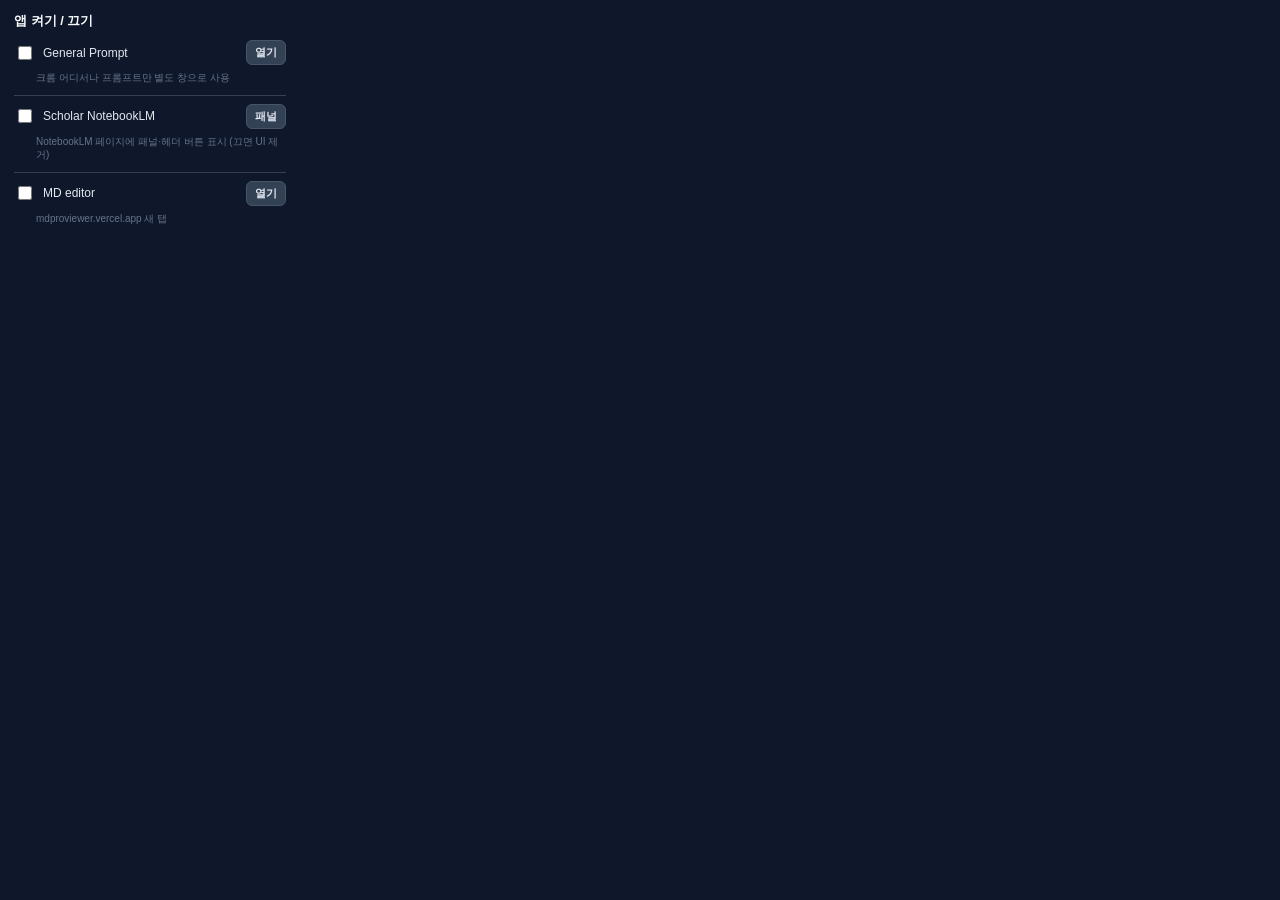
==== action-popup.html @ ff5d1194 "notebooklm scholar assistant" ====
<!DOCTYPE html>
<html lang="ko">
<head>
  <meta charset="UTF-8" />
  <meta name="viewport" content="width=device-width, initial-scale=1" />
  <title>학술도구</title>
  <style>
    * { box-sizing: border-box; }
    body {
      margin: 0;
      width: 300px;
      padding: 12px 14px 14px;
      font-family: 'Segoe UI', 'Malgun Gothic', sans-serif;
      font-size: 12px;
      color: #e2e8f0;
      background: #0f172a;
    }
    h1 {
      margin: 0 0 10px;
      font-size: 13px;
      font-weight: 700;
      color: #f8fafc;
    }
    .row {
      display: flex;
      align-items: center;
      gap: 8px;
      margin-bottom: 6px;
      min-height: 22px;
    }
    .row label {
      flex: 1;
      display: flex;
      align-items: center;
      gap: 8px;
      cursor: pointer;
      user-select: none;
    }
    .row input[type="checkbox"] {
      width: 14px;
      height: 14px;
      accent-color: #3b82f6;
      flex-shrink: 0;
    }
    .btn-open {
      padding: 4px 8px;
      font-size: 11px;
      font-weight: 600;
      border: 1px solid #475569;
      border-radius: 6px;
      background: #334155;
      color: #e2e8f0;
      cursor: pointer;
      white-space: nowrap;
    }
    .btn-open:hover:not(:disabled) {
      background: #475569;
    }
    .btn-open:disabled {
      opacity: 0.45;
      cursor: not-allowed;
    }
    .hint {
      margin: 2px 0 10px 22px;
      font-size: 10px;
      color: #64748b;
      line-height: 1.35;
    }
    .divider {
      height: 1px;
      background: #334155;
      margin: 10px 0 8px;
    }
  </style>
</head>
<body>
  <h1>앱 켜기 / 끄기</h1>

  <div class="row">
    <label>
      <input type="checkbox" id="chkGeneralPrompt" />
      <span>General Prompt</span>
    </label>
    <button type="button" class="btn-open" id="btnOpenPrompts" title="프롬프트 관리 창">열기</button>
  </div>
  <p class="hint">크롬 어디서나 프롬프트만 별도 창으로 사용</p>

  <div class="divider"></div>

  <div class="row">
    <label>
      <input type="checkbox" id="chkScholarNotebookLM" />
      <span>Scholar NotebookLM</span>
    </label>
    <button type="button" class="btn-open" id="btnToggleSidebar" title="NotebookLM 내 사이드바">패널</button>
  </div>
  <p class="hint">NotebookLM 페이지에 패널·헤더 버튼 표시 (끄면 UI 제거)</p>

  <div class="divider"></div>

  <div class="row">
    <label>
      <input type="checkbox" id="chkMDEditor" />
      <span>MD editor</span>
    </label>
    <button type="button" class="btn-open" id="btnOpenMD" title="Markdown Pro Viewer">열기</button>
  </div>
  <p class="hint">mdproviewer.vercel.app 새 탭</p>

  <script src="action-popup.js"></script>
</body>
</html>
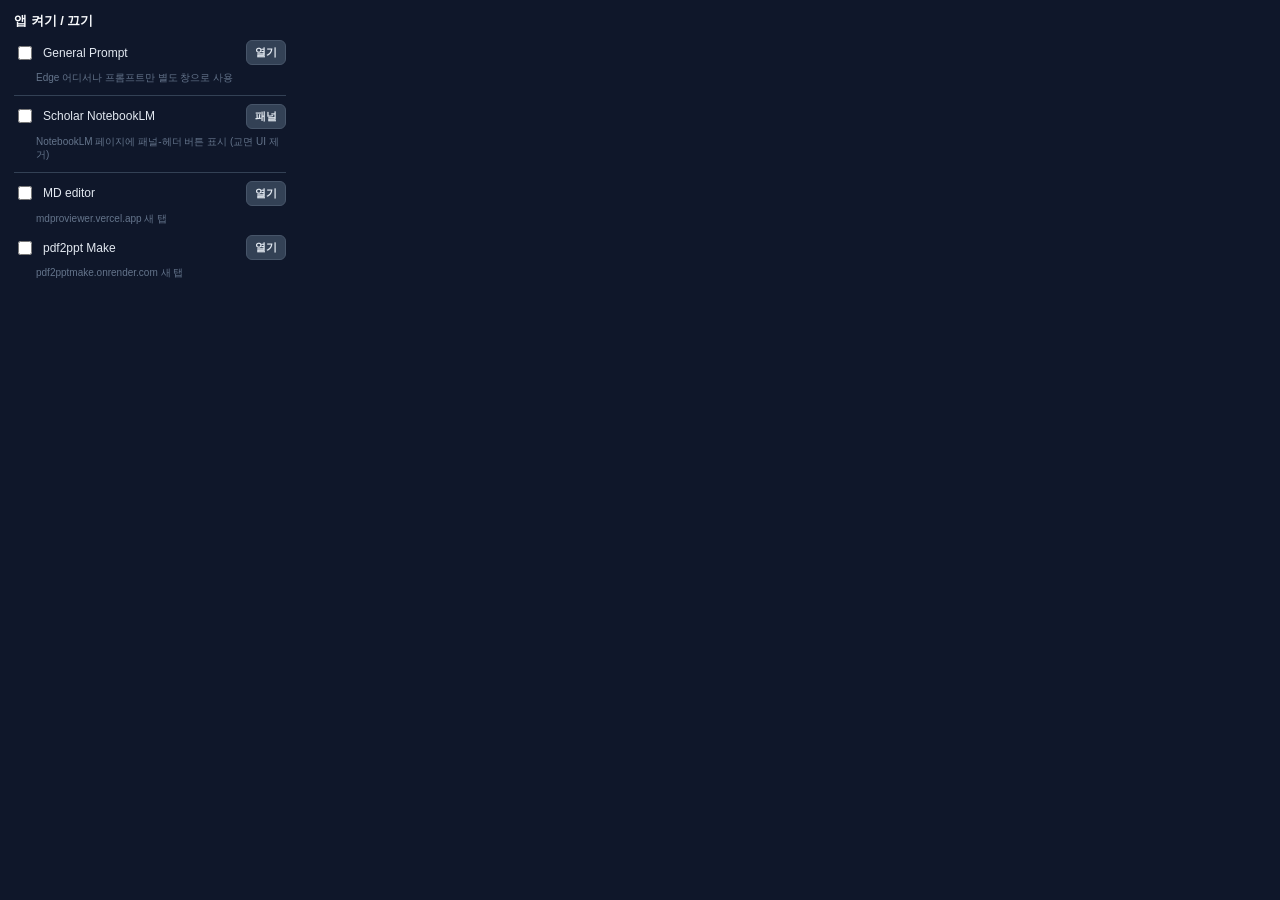
==== commit e0ef594e: "final edit" ====
--- a/action-popup.html
+++ b/action-popup.html
@@ -3,7 +3,7 @@
 <head>
   <meta charset="UTF-8" />
   <meta name="viewport" content="width=device-width, initial-scale=1" />
-  <title>학술도구</title>
+  <title>동작 도구</title>
   <style>
     * { box-sizing: border-box; }
     body {
@@ -81,9 +81,9 @@
       <input type="checkbox" id="chkGeneralPrompt" />
       <span>General Prompt</span>
     </label>
-    <button type="button" class="btn-open" id="btnOpenPrompts" title="프롬프트 관리 창">열기</button>
+    <button type="button" class="btn-open" id="btnOpenPrompts" title="프롬프트 관리 창 열기">열기</button>
   </div>
-  <p class="hint">크롬 어디서나 프롬프트만 별도 창으로 사용</p>
+  <p class="hint">Edge 어디서나 프롬프트만 별도 창으로 사용</p>
 
   <div class="divider"></div>
 
@@ -92,9 +92,9 @@
       <input type="checkbox" id="chkScholarNotebookLM" />
       <span>Scholar NotebookLM</span>
     </label>
-    <button type="button" class="btn-open" id="btnToggleSidebar" title="NotebookLM 내 사이드바">패널</button>
+    <button type="button" class="btn-open" id="btnToggleSidebar" title="NotebookLM 패널">패널</button>
   </div>
-  <p class="hint">NotebookLM 페이지에 패널·헤더 버튼 표시 (끄면 UI 제거)</p>
+  <p class="hint">NotebookLM 페이지에 패널-헤더 버튼 표시 (교면 UI 제거)</p>
 
   <div class="divider"></div>
 
@@ -107,6 +107,15 @@
   </div>
   <p class="hint">mdproviewer.vercel.app 새 탭</p>
 
+  <div class="row">
+    <label>
+      <input type="checkbox" id="chkPdf2pptMake" />
+      <span>pdf2ppt Make</span>
+    </label>
+    <button type="button" class="btn-open" id="btnOpenPdf2pptMake" title="pdf2ppt Make">열기</button>
+  </div>
+  <p class="hint">pdf2pptmake.onrender.com 새 탭</p>
+
   <script src="action-popup.js"></script>
 </body>
 </html>
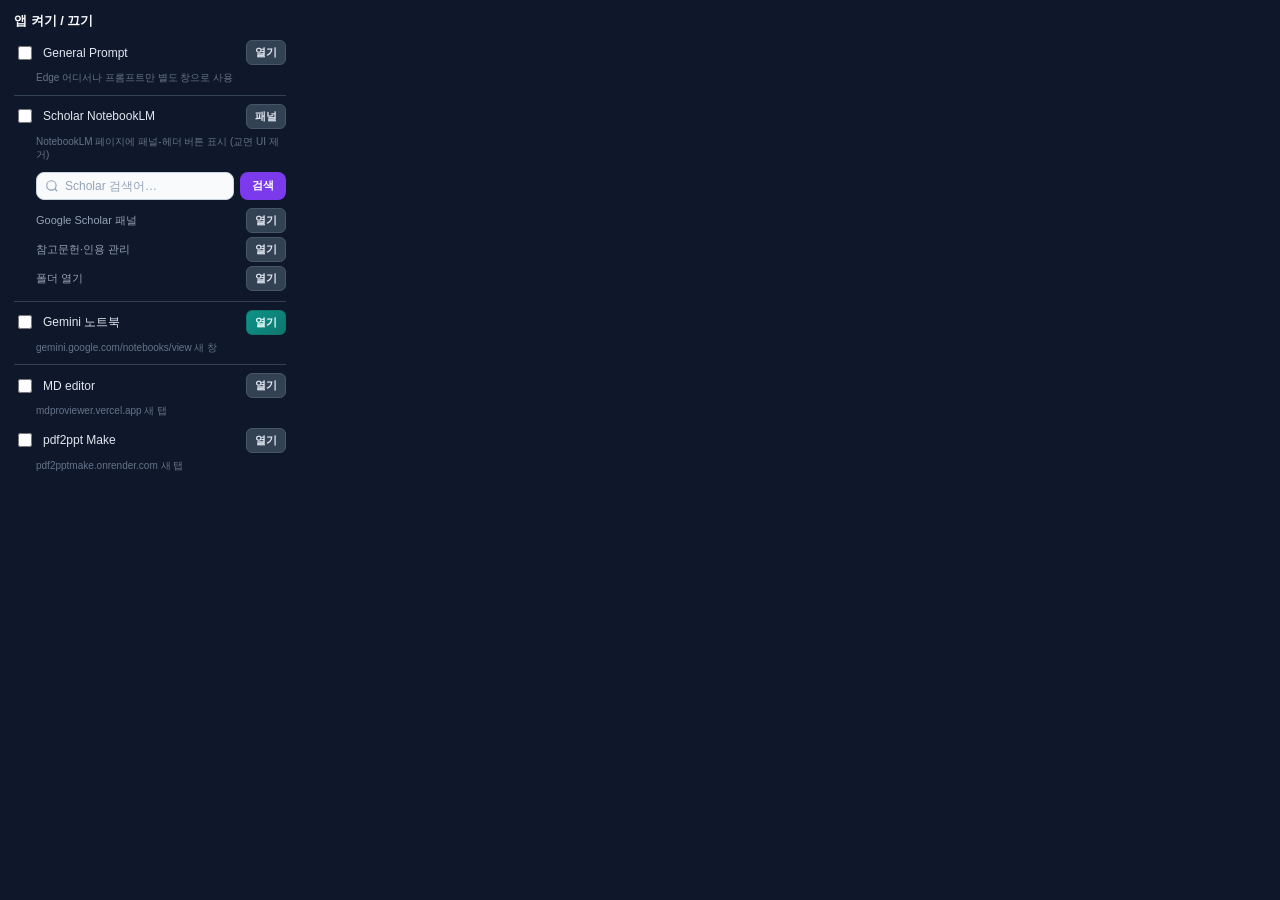
==== commit 10660324: "folder" ====
--- a/action-popup.html
+++ b/action-popup.html
@@ -71,6 +71,68 @@
       background: #334155;
       margin: 10px 0 8px;
     }
+    .row-sub {
+      padding-left: 22px;
+      margin-bottom: 4px;
+    }
+    .row-sub-label {
+      flex: 1;
+      font-size: 11px;
+      color: #94a3b8;
+    }
+    .scholar-popup-search {
+      display: flex;
+      align-items: stretch;
+      gap: 6px;
+      margin: 6px 0 8px 22px;
+      min-width: 0;
+    }
+    .scholar-popup-search input {
+      flex: 1;
+      min-width: 0;
+      padding: 6px 8px 6px 28px;
+      font-size: 12px;
+      border: 1px solid #cbd5e1;
+      border-radius: 8px;
+      background: #f8fafc url("data:image/svg+xml,%3Csvg xmlns='http://www.w3.org/2000/svg' width='14' height='14' viewBox='0 0 24 24' fill='none' stroke='%2394a3b8' stroke-width='2'%3E%3Ccircle cx='11' cy='11' r='8'/%3E%3Cpath d='m21 21-4.3-4.3'/%3E%3C/svg%3E") no-repeat 8px center;
+      color: #0f172a;
+    }
+    .scholar-popup-search input::placeholder {
+      color: #94a3b8;
+    }
+    .scholar-popup-search input:disabled {
+      opacity: 0.5;
+      cursor: not-allowed;
+    }
+    .scholar-popup-search .btn-search-scholar {
+      flex-shrink: 0;
+      padding: 6px 12px;
+      font-size: 11px;
+      font-weight: 700;
+      border: none;
+      border-radius: 8px;
+      background: #7c3aed;
+      color: #fff;
+      cursor: pointer;
+      white-space: nowrap;
+    }
+    .scholar-popup-search .btn-search-scholar:hover:not(:disabled) {
+      background: #6d28d9;
+    }
+    .scholar-popup-search .btn-search-scholar:disabled {
+      opacity: 0.45;
+      cursor: not-allowed;
+    }
+    .btn-open--gemini {
+      background: linear-gradient(135deg, #0d9488 0%, #0f766e 100%);
+      border-color: #0f766e;
+      color: #ecfeff;
+    }
+    .btn-open--gemini:hover:not(:disabled) {
+      background: linear-gradient(135deg, #14b8a6 0%, #0d9488 100%);
+      border-color: #14b8a6;
+      color: #f0fdfa;
+    }
   </style>
 </head>
 <body>
@@ -95,6 +157,33 @@
     <button type="button" class="btn-open" id="btnToggleSidebar" title="NotebookLM 패널">패널</button>
   </div>
   <p class="hint">NotebookLM 페이지에 패널-헤더 버튼 표시 (교면 UI 제거)</p>
+  <div class="scholar-popup-search">
+    <input type="search" id="inpActionPopupScholarQuery" placeholder="Scholar 검색어…" autocomplete="off" aria-label="Google Scholar 검색어" />
+    <button type="button" class="btn-search-scholar" id="btnActionPopupScholarSearch" title="Google Scholar에서 검색">검색</button>
+  </div>
+  <div class="row row-sub">
+    <span class="row-sub-label">Google Scholar 패널</span>
+    <button type="button" class="btn-open" id="btnScholarPanel" title="Scholar Search 패널 열기">열기</button>
+  </div>
+  <div class="row row-sub">
+    <span class="row-sub-label">참고문헌·인용 관리</span>
+    <button type="button" class="btn-open" id="btnScholarRefPopup" title="인용 관리 패널 열기">열기</button>
+  </div>
+  <div class="row row-sub">
+    <span class="row-sub-label">폴더 열기</span>
+    <button type="button" class="btn-open" id="btnScholarFolderManager" title="노트북 폴더 관리 (folder-manager.html)">열기</button>
+  </div>
+
+  <div class="divider"></div>
+
+  <div class="row">
+    <label>
+      <input type="checkbox" id="chkGeminiNotebook" />
+      <span>Gemini 노트북</span>
+    </label>
+    <button type="button" class="btn-open btn-open--gemini" id="btnOpenGeminiNotebook" title="Gemini 노트북 보기">열기</button>
+  </div>
+  <p class="hint">gemini.google.com/notebooks/view 새 창</p>
 
   <div class="divider"></div>
 
